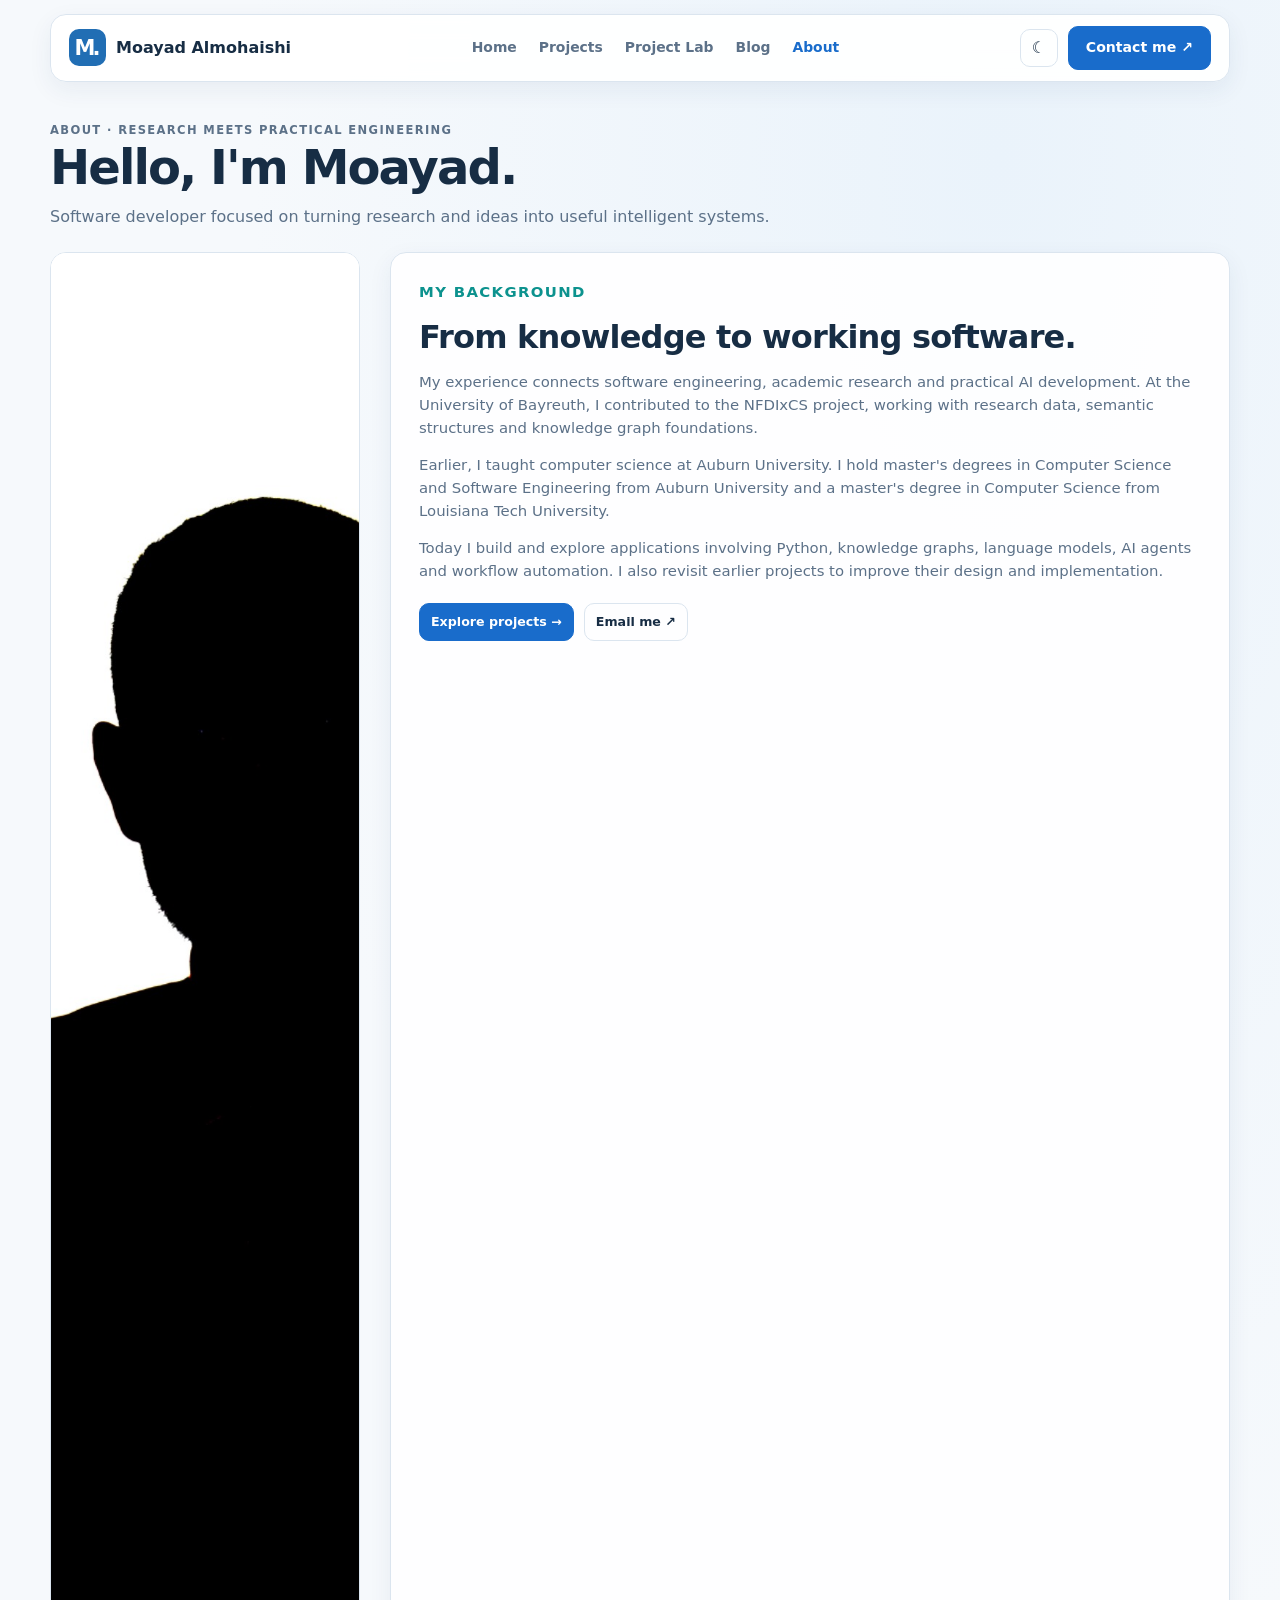
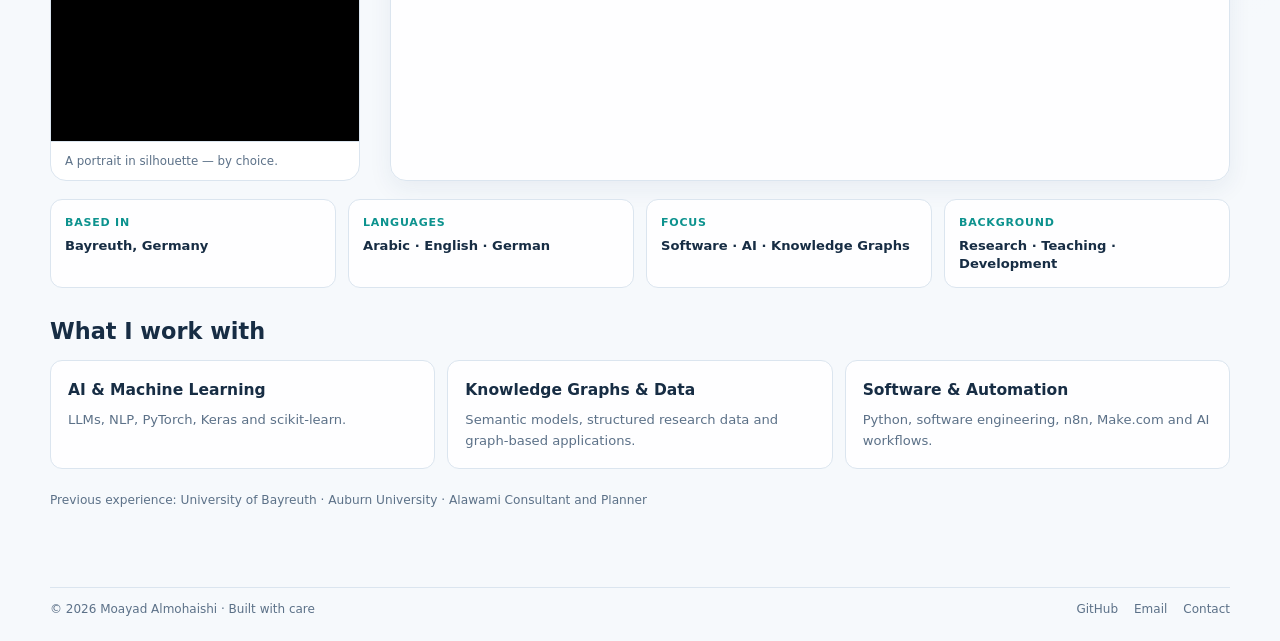
==== site/about/index.html @ 0e3c0159 "Add files via upload Initial Template and formate for the website." ====
<!doctype html><html lang="en"><head><meta charset="utf-8"><meta name="viewport" content="width=device-width, initial-scale=1"><meta name="theme-color" content="#f4f7fb"><meta name="description" content="Moayad Almohaishi — software engineer working with Agentic AI, knowledge graphs and workflow automation."><link rel="icon" type="image/svg+xml" href="../favicon.svg"><link rel="stylesheet" href="../assets/site.css"><title>About | Moayad Almohaishi</title><script>try{document.documentElement.dataset.theme=localStorage.getItem('theme')||'light'}catch{}</script><script src="../assets/catalog.js" defer></script><script src="../assets/site.js" defer></script></head><body>
<header class="site-header"><div class="shell header-inner"><a href="../" class="brand"><span class="brand-mark">M.</span><span>Moayad Almohaishi</span></a><nav class="nav" id="nav" aria-label="Main navigation"><a href="../">Home</a><a href="../projects/">Projects</a><a href="../lab/">Project Lab</a><a href="../blog/">Blog</a><a href="../about/" aria-current="page">About</a></nav><div class="header-actions"><button id="theme-toggle" class="icon-btn" aria-label="Switch theme" title="Toggle light/dark">☾</button><button class="menu-btn" id="menu-toggle" aria-label="Open navigation" aria-expanded="false">☰</button><a href="../contact/" class="contact-btn">Contact me ↗</a></div></div></header>
<main class="shell page-main about-page">
  <section class="page-heading"><p class="eyebrow">About · Research meets practical engineering</p><h1>Hello, I'm Moayad.</h1><p>Software developer focused on turning research and ideas into useful intelligent systems.</p></section>
  <section class="about-layout" aria-label="Professional background">
    <figure class="about-portrait"><img src="../assets/silhouette.jpg" alt="Artistic black silhouette portrait used by Moayad instead of a conventional photograph" width="992" height="1488"><figcaption>A portrait in silhouette — by choice.</figcaption></figure>
    <div class="about-bio">
      <p class="kicker">My background</p>
      <h2>From knowledge to working software.</h2>
      <p>My experience connects software engineering, academic research and practical AI development. At the University of Bayreuth, I contributed to the NFDIxCS project, working with research data, semantic structures and knowledge graph foundations.</p>
      <p>Earlier, I taught computer science at Auburn University. I hold master's degrees in Computer Science and Software Engineering from Auburn University and a master's degree in Computer Science from Louisiana Tech University.</p>
      <p>Today I build and explore applications involving Python, knowledge graphs, language models, AI agents and workflow automation. I also revisit earlier projects to improve their design and implementation.</p>
      <div class="about-actions"><a href="../projects/" class="btn sm">Explore projects →</a><a class="btn sm secondary" href="mailto:moayad@almohaishi.dev">Email me ↗</a></div>
    </div>
  </section>
  <section class="about-facts" aria-label="Experience and expertise">
    <div><span class="fact-label">Based in</span><strong>Bayreuth, Germany</strong></div>
    <div><span class="fact-label">Languages</span><strong>Arabic · English · German</strong></div>
    <div><span class="fact-label">Focus</span><strong>Software · AI · Knowledge Graphs</strong></div>
    <div><span class="fact-label">Background</span><strong>Research · Teaching · Development</strong></div>
  </section>
  <section class="about-expertise" aria-label="Areas of expertise"><h2>What I work with</h2><div class="about-skill-grid"><div><h3>AI &amp; Machine Learning</h3><p>LLMs, NLP, PyTorch, Keras and scikit-learn.</p></div><div><h3>Knowledge Graphs &amp; Data</h3><p>Semantic models, structured research data and graph-based applications.</p></div><div><h3>Software &amp; Automation</h3><p>Python, software engineering, n8n, Make.com and AI workflows.</p></div></div></section>
  <p class="about-history">Previous experience: University of Bayreuth · Auburn University · Alawami Consultant and Planner</p>
</main><footer class="shell footer"><span>© 2026 Moayad Almohaishi · Built with care</span><div class="footer-links"><a href="https://github.com/moayadhn" target="_blank" rel="noopener noreferrer">GitHub</a><a href="mailto:moayad@almohaishi.dev">Email</a><a href="../contact/">Contact</a></div></footer></body></html>
---- site/assets/site.css ----
:root{color-scheme:light;--bg:#f4f7fb;--bg2:#e9f1f9;--panel:#ffffffd9;--panel-solid:#fff;--text:#172d44;--muted:#5c7188;--line:#cfdae8;--accent:#196ccb;--accent2:#0c928e;--chip:#e8f1fb;--shadow:0 8px 28px rgba(27,57,88,.07)}
:root[data-theme="dark"]{color-scheme:dark;--bg:#14263c;--bg2:#1b3450;--panel:#213a55df;--panel-solid:#213a55;--text:#ecf6ff;--muted:#afc3d7;--line:#3f5974;--accent:#77bbff;--accent2:#69ded2;--chip:#294967;--shadow:0 8px 25px rgba(0,0,0,.12)}
*{box-sizing:border-box}html{scroll-behavior:smooth}body{margin:0;background:radial-gradient(ellipse at 78% 7%,var(--bg2),transparent 53%),var(--bg);color:var(--text);font:16px/1.55 system-ui,-apple-system,BlinkMacSystemFont,'Segoe UI',sans-serif;min-height:100vh}a{color:inherit;text-decoration:none}button,input{font:inherit}button{cursor:pointer}button:focus-visible,a:focus-visible,input:focus-visible{outline:3px solid var(--accent2);outline-offset:3px}.shell{width:min(1180px,calc(100% - 52px));margin:auto}.site-header{padding:18px 0 8px}.header-inner{display:flex;align-items:center;gap:24px;border:1px solid var(--line);border-radius:16px;padding:11px 18px;background:var(--panel);backdrop-filter:blur(14px);box-shadow:var(--shadow)}.brand{display:flex;align-items:center;gap:10px;font-weight:750;white-space:nowrap;font-size:1rem}.brand-mark{display:grid;place-items:center;width:37px;height:37px;border-radius:10px;background:#216eb4;color:#fff;letter-spacing:-3px;font-weight:850;font-size:21px;padding-right:3px}.nav{display:flex;gap:22px;align-items:center;margin:auto;font-size:.87rem;font-weight:600}.nav a{color:var(--muted)}.nav a:hover,.nav a[aria-current="page"]{color:var(--accent)}.header-actions{display:flex;align-items:center;gap:10px}.icon-btn,.menu-btn{display:grid;place-items:center;width:38px;height:38px;background:transparent;border:1px solid var(--line);color:var(--text);border-radius:10px}.menu-btn{display:none}.contact-btn,.btn{display:inline-flex;align-items:center;justify-content:center;gap:9px;padding:10px 17px;border-radius:10px;border:1px solid var(--accent);background:var(--accent);color:#fff;font-weight:700;font-size:.88rem;transition:transform .18s,box-shadow .18s}.contact-btn:hover,.btn:hover{transform:translateY(-2px);box-shadow:0 5px 15px rgba(25,108,203,.16)}.btn.secondary{color:var(--text);background:transparent;border-color:var(--line)}.btn.sm{font-size:.79rem;padding:8px 11px}.hero{display:grid;grid-template-columns:minmax(0,1.1fr) minmax(0,.9fr);align-items:center;min-height:345px;gap:16px;padding:17px 2px 5px}.eyebrow{color:var(--accent2);font-weight:800;letter-spacing:.12em;text-transform:uppercase;font-size:.72rem;margin:0 0 10px}.hero h1{font-size:clamp(2rem,3.5vw,3.3rem);line-height:1.12;letter-spacing:-.045em;margin:0 0 14px;font-weight:800;max-width:700px}.hero h1 span{color:var(--accent)}.intro{color:var(--muted);font-size:.97rem;max-width:590px;margin:0 0 18px}.skills{display:flex;gap:7px;flex-wrap:wrap;margin-bottom:18px}.skill{padding:6px 10px;background:var(--chip);border:1px solid var(--line);border-radius:8px;font-size:.75rem;font-weight:650}.hero-buttons{display:flex;gap:10px;flex-wrap:wrap}.hero-art{width:100%;max-width:510px;justify-self:end;filter:drop-shadow(0 15px 15px rgba(28,79,111,.08));animation:floaty 7s ease-in-out infinite}.three-cards{display:grid;grid-template-columns:repeat(3,minmax(0,1fr));gap:14px}.feature-card{position:relative;display:flex;flex-direction:column;min-height:195px;padding:21px;border:1px solid var(--line);border-radius:15px;background:var(--panel);box-shadow:var(--shadow);backdrop-filter:blur(9px);transition:transform .18s,border-color .18s}.feature-card:hover{transform:translateY(-3px);border-color:var(--accent)}.feature-top{display:flex;gap:11px;align-items:center}.feature-icon{display:grid;place-items:center;width:38px;height:38px;border-radius:10px;background:var(--chip);color:var(--accent);font-size:1.3rem}.feature-card h2{font-size:1.2rem;letter-spacing:-.02em;margin:0}.feature-card p{font-size:.84rem;color:var(--muted);margin:12px 0 14px}.feature-bottom{margin-top:auto;display:flex;align-items:center;justify-content:space-between;gap:8px}.mini-tags{display:flex;flex-wrap:wrap;gap:5px}.mini-tags span{background:var(--chip);border-radius:6px;padding:4px 7px;font-size:.66rem;font-weight:650;color:var(--muted)}.arrow{font-size:1.3rem;color:var(--accent)}.newsletter{margin:17px 0 10px;display:flex;align-items:center;gap:20px;padding:17px 22px;background:var(--panel);border:1px solid var(--line);border-radius:15px;box-shadow:var(--shadow)}.newsletter-title{font-weight:780;white-space:nowrap}.newsletter p{color:var(--muted);font-size:.79rem;margin:0;flex:1}.newsletter-form{display:flex;gap:7px}.newsletter input{min-width:220px;background:var(--panel-solid);border:1px solid var(--line);padding:9px 12px;color:var(--text);border-radius:8px}.newsletter-note{font-size:.71rem;color:var(--muted);margin:-2px 0 8px}.footer{border-top:1px solid var(--line);display:flex;justify-content:space-between;gap:15px;padding:12px 0 22px;color:var(--muted);font-size:.75rem}.footer-links{display:flex;gap:16px}.page-main{padding:42px 0 65px;min-height:65vh}.page-heading{max-width:760px;margin-bottom:25px}.page-heading h1{font-size:clamp(2rem,4vw,3rem);letter-spacing:-.04em;line-height:1.15;margin:0 0 10px}.page-heading p{color:var(--muted);margin:0}.card-grid{display:grid;grid-template-columns:repeat(2,minmax(0,1fr));gap:14px}.item-card,.empty,.content-panel{background:var(--panel);border:1px solid var(--line);border-radius:14px;padding:22px;box-shadow:var(--shadow)}.item-card h2{margin:4px 0 6px;font-size:1.25rem}.item-card p{color:var(--muted);font-size:.9rem;margin:0 0 14px}.kicker{color:var(--accent2);font-size:.73rem;text-transform:uppercase;font-weight:800;letter-spacing:.09em}.status{display:inline-block;margin-top:12px;font-size:.72rem;border-radius:30px;border:1px solid var(--line);padding:3px 9px;color:var(--muted)}.item-footer{display:flex;gap:10px;flex-wrap:wrap}.empty{text-align:center;max-width:650px}.empty h2{margin:4px 0}.empty p,.content-panel p{color:var(--muted)}.content-panel{max-width:820px}.content-panel h2{margin-top:0}.content-panel a:not(.btn){color:var(--accent);text-decoration:underline}.link-inline{font-size:.8rem;color:var(--accent);font-weight:700}.notice{border-left:3px solid var(--accent2);padding:12px 16px;background:var(--chip);border-radius:6px;color:var(--muted);font-size:.88rem}.socials{display:flex;gap:12px;flex-wrap:wrap}.socials a{font-weight:700;color:var(--accent)}.sr-only{position:absolute;width:1px;height:1px;overflow:hidden;clip:rect(0,0,0,0);white-space:nowrap}::selection{background:#80c6ed88}@keyframes floaty{50%{transform:translateY(-6px)}}@media(max-width:900px){.nav{gap:12px}.hero{grid-template-columns:1fr .65fr;min-height:300px}.hero-art{max-width:350px}.newsletter{flex-wrap:wrap}.newsletter-form{margin-left:auto}}@media(max-width:740px){.shell{width:min(100% - 28px,570px)}.header-inner{gap:10px;flex-wrap:wrap}.brand{font-size:.91rem}.nav{display:none;order:3;flex-basis:100%;flex-direction:column;align-items:stretch;gap:0;border-top:1px solid var(--line);padding-top:8px}.nav.open{display:flex}.nav a{padding:8px}.menu-btn{display:grid}.header-actions{margin-left:auto}.contact-btn{display:none}.hero{grid-template-columns:1fr;padding-top:35px;min-height:0}.hero-art{display:none}.hero h1{font-size:2.25rem}.three-cards,.card-grid{grid-template-columns:1fr}.feature-card{min-height:145px}.newsletter{align-items:flex-start;gap:9px}.newsletter p{flex-basis:100%}.newsletter-form{width:100%;margin:0}.newsletter input{min-width:0;flex:1}.footer{flex-wrap:wrap}.page-main{padding-top:30px}}@media(max-width:400px){.newsletter-form{flex-wrap:wrap}.newsletter-form .btn{width:100%}}@media(prefers-reduced-motion:reduce){*,*:before,*:after{animation:none!important;scroll-behavior:auto!important;transition:none!important}}

/* Refined release: lighter canvas, restrained depth, clear hierarchy. */
:root{--bg:#f6f9fc;--bg2:#eaf3fb;--panel:#ffffffeb;--line:#dbe5ef;--shadow:0 8px 24px rgba(34,63,100,.065)}
:root[data-theme="dark"]{--bg:#14263b;--bg2:#203850;--panel:#233951e8;--line:#3e5773;--shadow:0 10px 30px rgba(1,11,23,.16)}
.site-header{padding-top:14px}.header-inner{min-height:64px}.hero{min-height:330px}.hero-art{max-width:460px}.feature-card{min-height:169px;padding:19px}.feature-card p{margin:9px 0 12px}.newsletter{margin-top:14px}.newsletter-coming{display:flex;align-items:center;gap:12px;margin-left:auto}.soon-pill{white-space:nowrap;border-radius:999px;border:1px solid var(--line);background:var(--chip);color:var(--muted);font-size:.74rem;font-weight:700;padding:7px 12px}.newsletter-link{font-size:.8rem;color:var(--accent);font-weight:700;white-space:nowrap}.newsletter-link:hover{text-decoration:underline}
@media(max-width:900px){.newsletter-coming{margin-left:0}}@media(max-width:740px){.hero{padding-top:29px}.hero-art{display:none}.newsletter-coming{width:100%;justify-content:space-between}.three-cards{gap:10px}}

/* v2: recent links in the homepage navigation cards */
.feature-card{min-height:205px}
.feature-card h2 a{color:inherit;display:inline-flex;align-items:center;gap:8px}
.heading-arrow{color:var(--accent);font-size:.9rem;opacity:.8}
.recent-links{display:grid;gap:6px;margin-top:2px;margin-bottom:12px}
.recent-links a{display:flex;align-items:center;justify-content:space-between;gap:8px;padding:7px 10px;border:1px solid var(--line);background:var(--chip);border-radius:8px;font-size:.8rem;font-weight:650;color:var(--text);transition:border-color .15s,background .15s}
.recent-links a:hover{border-color:var(--accent);background:var(--panel-solid)}
.recent-links a span{color:var(--accent)}
.recent-placeholder{font-size:.8rem;color:var(--muted);padding:7px 1px;display:block}
.card-view-all{margin-top:auto;font-size:.75rem;color:var(--accent);font-weight:750;align-self:flex-start}
.card-view-all:hover{text-decoration:underline}
.feature-card p{margin:8px 0 10px}
@media(max-width:740px){.feature-card{min-height:190px}}

/* v3: source-grounded About page and deliberate silhouette visual */
.about-page{padding-top:32px}.about-page .page-heading{margin-bottom:22px}.about-layout{display:grid;grid-template-columns:minmax(220px,310px) minmax(0,1fr);gap:30px;align-items:stretch}.about-portrait{margin:0;background:var(--panel-solid);border:1px solid var(--line);border-radius:16px;overflow:hidden;display:flex;flex-direction:column}.about-portrait img{display:block;width:100%;aspect-ratio:4/5;object-fit:cover;object-position:center 34%;background:#fff}.about-portrait figcaption{color:var(--muted);font-size:.74rem;padding:10px 14px;border-top:1px solid var(--line)}.about-bio{background:var(--panel);border:1px solid var(--line);border-radius:16px;padding:28px;box-shadow:var(--shadow)}.about-bio h2{font-size:clamp(1.5rem,2.5vw,2rem);line-height:1.2;margin:8px 0 15px;letter-spacing:-.025em}.about-bio p{font-size:.93rem;color:var(--muted);margin:0 0 14px}.about-bio .kicker{color:var(--accent2)}.about-actions{display:flex;flex-wrap:wrap;gap:10px;margin-top:20px}.about-facts{display:grid;grid-template-columns:repeat(4,minmax(0,1fr));gap:12px;margin:18px 0 26px}.about-facts>div{background:var(--panel);border:1px solid var(--line);border-radius:12px;padding:14px;display:flex;flex-direction:column;gap:6px}.fact-label{color:var(--accent2);font-size:.69rem;text-transform:uppercase;letter-spacing:.07em;font-weight:750}.about-facts strong{font-size:.82rem;line-height:1.35}.about-expertise h2{font-size:1.4rem;margin:0 0 12px}.about-skill-grid{display:grid;grid-template-columns:repeat(3,minmax(0,1fr));gap:12px}.about-skill-grid>div{padding:17px;border:1px solid var(--line);border-radius:12px;background:var(--panel)}.about-skill-grid h3{font-size:.97rem;margin:0 0 8px}.about-skill-grid p{color:var(--muted);font-size:.82rem;margin:0}.about-history{margin-top:22px;font-size:.76rem;color:var(--muted)}@media(max-width:780px){.about-layout{grid-template-columns:1fr}.about-portrait{max-width:300px}.about-bio{padding:20px}.about-facts{grid-template-columns:repeat(2,1fr)}.about-skill-grid{grid-template-columns:1fr}}@media(max-width:420px){.about-facts{grid-template-columns:1fr}}
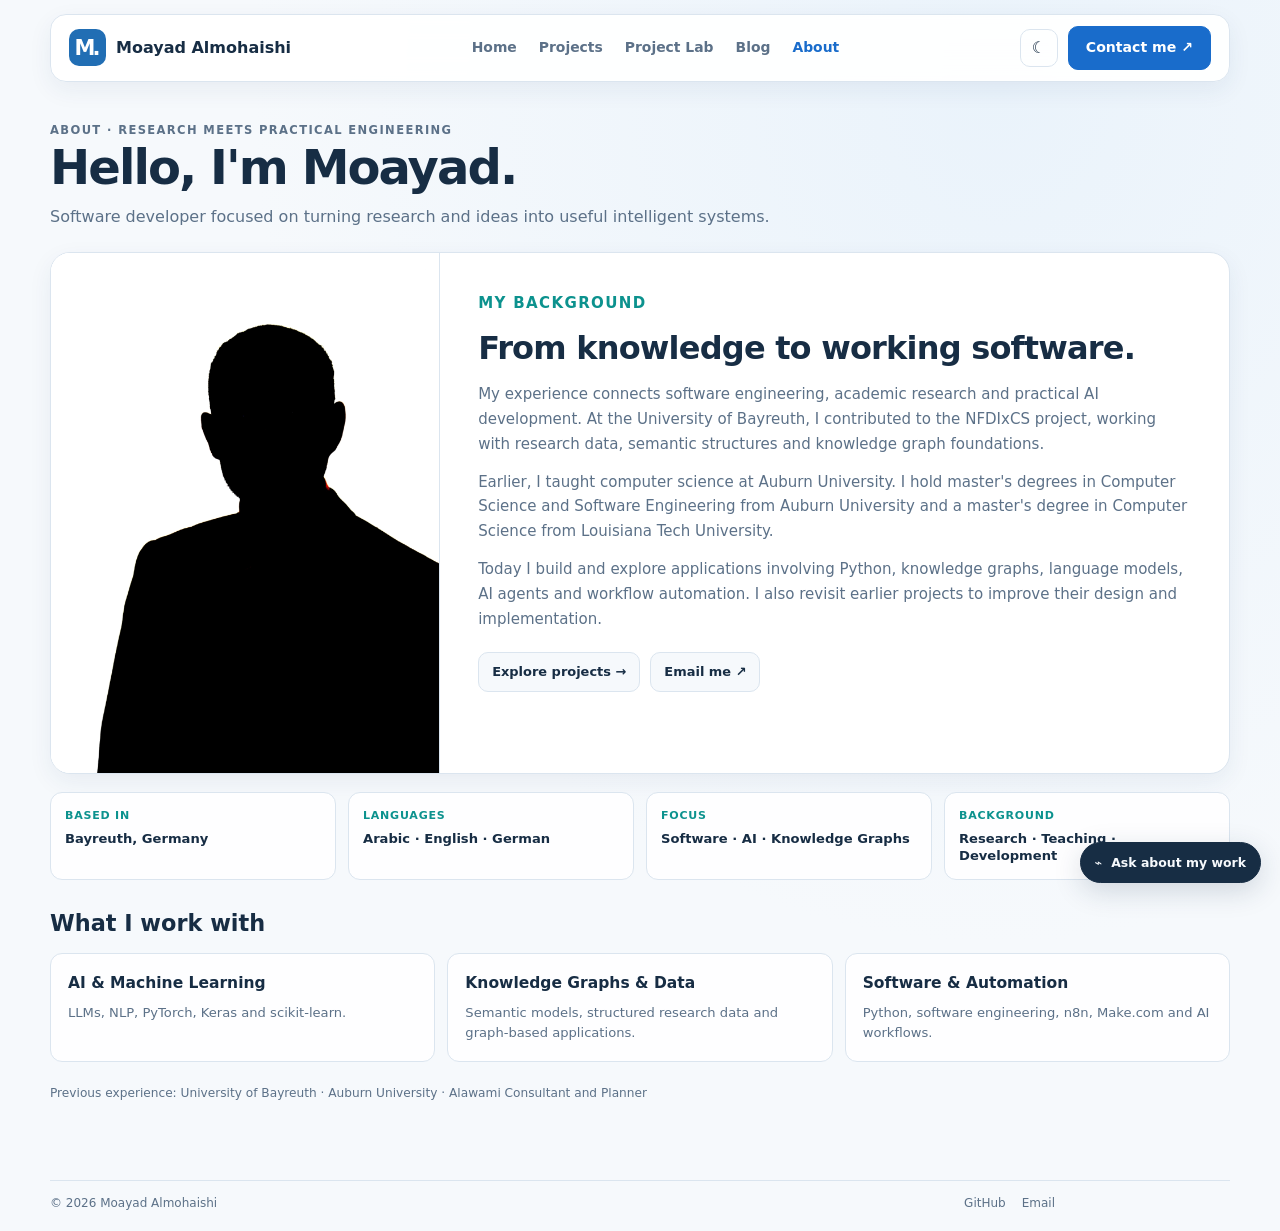
==== commit ffb3f010: "Tweaking the UI elements Some weeks in the UI elements." ====
--- a/site/about/index.html
+++ b/site/about/index.html
@@ -1,16 +1,16 @@
 <!doctype html><html lang="en"><head><meta charset="utf-8"><meta name="viewport" content="width=device-width, initial-scale=1"><meta name="theme-color" content="#f4f7fb"><meta name="description" content="Moayad Almohaishi — software engineer working with Agentic AI, knowledge graphs and workflow automation."><link rel="icon" type="image/svg+xml" href="../favicon.svg"><link rel="stylesheet" href="../assets/site.css"><title>About | Moayad Almohaishi</title><script>try{document.documentElement.dataset.theme=localStorage.getItem('theme')||'light'}catch{}</script><script src="../assets/catalog.js" defer></script><script src="../assets/site.js" defer></script></head><body>
-<header class="site-header"><div class="shell header-inner"><a href="../" class="brand"><span class="brand-mark">M.</span><span>Moayad Almohaishi</span></a><nav class="nav" id="nav" aria-label="Main navigation"><a href="../">Home</a><a href="../projects/">Projects</a><a href="../lab/">Project Lab</a><a href="../blog/">Blog</a><a href="../about/" aria-current="page">About</a></nav><div class="header-actions"><button id="theme-toggle" class="icon-btn" aria-label="Switch theme" title="Toggle light/dark">☾</button><button class="menu-btn" id="menu-toggle" aria-label="Open navigation" aria-expanded="false">☰</button><a href="../contact/" class="contact-btn">Contact me ↗</a></div></div></header>
+<header class="site-header"><div class="shell header-inner"><a href="../" class="brand"><span class="brand-mark">M.</span><span>Moayad Almohaishi</span></a><nav class="nav" id="nav" aria-label="Main navigation"><a href="../">Home</a><a href="../projects/">Projects</a><a href="../lab/">Project Lab</a><a href="../blog/">Blog</a><a href="../about/" aria-current="page">About</a><a class="nav-mobile-contact" href="mailto:moayad@almohaishi.dev">Contact me ↗</a></nav><div class="header-actions"><button id="theme-toggle" class="icon-btn" aria-label="Switch theme" title="Toggle light/dark">☾</button><button class="menu-btn" id="menu-toggle" aria-label="Open navigation" aria-expanded="false">☰</button><a href="mailto:moayad@almohaishi.dev" class="contact-btn">Contact me ↗</a></div></div></header>
 <main class="shell page-main about-page">
   <section class="page-heading"><p class="eyebrow">About · Research meets practical engineering</p><h1>Hello, I'm Moayad.</h1><p>Software developer focused on turning research and ideas into useful intelligent systems.</p></section>
   <section class="about-layout" aria-label="Professional background">
-    <figure class="about-portrait"><img src="../assets/silhouette.jpg" alt="Artistic black silhouette portrait used by Moayad instead of a conventional photograph" width="992" height="1488"><figcaption>A portrait in silhouette — by choice.</figcaption></figure>
+    <figure class="about-portrait"><img src="../assets/silhouette.jpg" alt="Artistic black silhouette portrait used by Moayad instead of a conventional photograph" width="992" height="1488"></figure>
     <div class="about-bio">
       <p class="kicker">My background</p>
       <h2>From knowledge to working software.</h2>
       <p>My experience connects software engineering, academic research and practical AI development. At the University of Bayreuth, I contributed to the NFDIxCS project, working with research data, semantic structures and knowledge graph foundations.</p>
       <p>Earlier, I taught computer science at Auburn University. I hold master's degrees in Computer Science and Software Engineering from Auburn University and a master's degree in Computer Science from Louisiana Tech University.</p>
       <p>Today I build and explore applications involving Python, knowledge graphs, language models, AI agents and workflow automation. I also revisit earlier projects to improve their design and implementation.</p>
-      <div class="about-actions"><a href="../projects/" class="btn sm">Explore projects →</a><a class="btn sm secondary" href="mailto:moayad@almohaishi.dev">Email me ↗</a></div>
+      <div class="about-actions"><a href="../projects/" class="btn sm secondary">Explore projects →</a><a class="btn sm secondary" href="mailto:moayad@almohaishi.dev">Email me ↗</a></div>
     </div>
   </section>
   <section class="about-facts" aria-label="Experience and expertise">
@@ -21,4 +21,4 @@
   </section>
   <section class="about-expertise" aria-label="Areas of expertise"><h2>What I work with</h2><div class="about-skill-grid"><div><h3>AI &amp; Machine Learning</h3><p>LLMs, NLP, PyTorch, Keras and scikit-learn.</p></div><div><h3>Knowledge Graphs &amp; Data</h3><p>Semantic models, structured research data and graph-based applications.</p></div><div><h3>Software &amp; Automation</h3><p>Python, software engineering, n8n, Make.com and AI workflows.</p></div></div></section>
   <p class="about-history">Previous experience: University of Bayreuth · Auburn University · Alawami Consultant and Planner</p>
-</main><footer class="shell footer"><span>© 2026 Moayad Almohaishi · Built with care</span><div class="footer-links"><a href="https://github.com/moayadhn" target="_blank" rel="noopener noreferrer">GitHub</a><a href="mailto:moayad@almohaishi.dev">Email</a><a href="../contact/">Contact</a></div></footer></body></html>+</main><footer class="shell footer"><span>© 2026 Moayad Almohaishi</span><div class="footer-links"><a href="https://github.com/moayadhn" target="_blank" rel="noopener noreferrer">GitHub</a><a href="mailto:moayad@almohaishi.dev">Email</a></div></footer><aside class="ask-panel" id="ask-panel" aria-label="Questions about Moayad" hidden><div class="ask-head"><div><strong>Ask about my work</strong><span>Quick answers from this portfolio</span></div><button type="button" class="ask-close" id="ask-close" aria-label="Close questions">×</button></div><div id="ask-log" class="ask-log" aria-live="polite"><p class="ask-answer">What would you like to know? Choose a question below.</p></div><div class="ask-suggestions"><button type="button" data-question="projects">What projects have you made?</button><button type="button" data-question="background">What's your background?</button><button type="button" data-question="skills">What technologies do you use?</button><button type="button" data-question="contact">How can I contact you?</button></div><p class="ask-disclaimer">Curated answers, not a generative AI chatbot.</p></aside><button class="ask-fab" type="button" id="ask-fab" aria-expanded="false" aria-controls="ask-panel" aria-label="Ask about my work">⌁ <span>Ask about my work</span></button></body></html>
--- a/site/assets/site.css
+++ b/site/assets/site.css
@@ -24,3 +24,90 @@
 
 /* v3: source-grounded About page and deliberate silhouette visual */
 .about-page{padding-top:32px}.about-page .page-heading{margin-bottom:22px}.about-layout{display:grid;grid-template-columns:minmax(220px,310px) minmax(0,1fr);gap:30px;align-items:stretch}.about-portrait{margin:0;background:var(--panel-solid);border:1px solid var(--line);border-radius:16px;overflow:hidden;display:flex;flex-direction:column}.about-portrait img{display:block;width:100%;aspect-ratio:4/5;object-fit:cover;object-position:center 34%;background:#fff}.about-portrait figcaption{color:var(--muted);font-size:.74rem;padding:10px 14px;border-top:1px solid var(--line)}.about-bio{background:var(--panel);border:1px solid var(--line);border-radius:16px;padding:28px;box-shadow:var(--shadow)}.about-bio h2{font-size:clamp(1.5rem,2.5vw,2rem);line-height:1.2;margin:8px 0 15px;letter-spacing:-.025em}.about-bio p{font-size:.93rem;color:var(--muted);margin:0 0 14px}.about-bio .kicker{color:var(--accent2)}.about-actions{display:flex;flex-wrap:wrap;gap:10px;margin-top:20px}.about-facts{display:grid;grid-template-columns:repeat(4,minmax(0,1fr));gap:12px;margin:18px 0 26px}.about-facts>div{background:var(--panel);border:1px solid var(--line);border-radius:12px;padding:14px;display:flex;flex-direction:column;gap:6px}.fact-label{color:var(--accent2);font-size:.69rem;text-transform:uppercase;letter-spacing:.07em;font-weight:750}.about-facts strong{font-size:.82rem;line-height:1.35}.about-expertise h2{font-size:1.4rem;margin:0 0 12px}.about-skill-grid{display:grid;grid-template-columns:repeat(3,minmax(0,1fr));gap:12px}.about-skill-grid>div{padding:17px;border:1px solid var(--line);border-radius:12px;background:var(--panel)}.about-skill-grid h3{font-size:.97rem;margin:0 0 8px}.about-skill-grid p{color:var(--muted);font-size:.82rem;margin:0}.about-history{margin-top:22px;font-size:.76rem;color:var(--muted)}@media(max-width:780px){.about-layout{grid-template-columns:1fr}.about-portrait{max-width:300px}.about-bio{padding:20px}.about-facts{grid-template-columns:repeat(2,1fr)}.about-skill-grid{grid-template-columns:1fr}}@media(max-width:420px){.about-facts{grid-template-columns:1fr}}
+
+
+/* ===== v4: restrained Apple-like UI, purposeful interactions ===== */
+
+.home-main{padding-top:6px}
+.site-header .contact-btn,.contact-btn{box-shadow:none}
+.hero{min-height:305px;padding:16px 2px 12px;grid-template-columns:minmax(0,1.17fr) minmax(0,.83fr);gap:28px}
+.hero h1{font-size:clamp(2.15rem,3.8vw,3.55rem);max-width:580px;letter-spacing:-.055em;line-height:1.1;margin-bottom:16px}
+.hero .intro{max-width:590px;font-size:1rem;margin:0 0 19px}
+.hero-illustration{width:100%;display:flex;align-items:center;justify-content:center}
+.hero-art{width:100%;max-width:420px;filter:drop-shadow(0 12px 15px rgba(22,59,85,.055));animation:none}
+.expertise-list{display:flex;align-items:center;gap:9px 17px;flex-wrap:wrap;list-style:none;margin:0;padding:0;max-width:580px}
+.expertise-list li{color:var(--text);font-size:.79rem;font-weight:600;display:flex;align-items:center;gap:7px;white-space:nowrap}
+.expertise-symbol{font-size:1.02rem;color:var(--accent2);font-weight:800;line-height:1}
+.three-cards{gap:13px}
+.feature-card{padding:18px 18px 17px;min-height:183px;background:var(--panel-solid);box-shadow:0 5px 20px rgba(30,61,96,.04);backdrop-filter:none}
+.feature-card:hover{transform:none;border-color:var(--line)}
+.feature-card:focus-within{border-color:var(--accent)}
+.feature-card h2 a:hover,.feature-card h2 a:focus-visible{color:var(--accent)}
+.feature-card p{font-size:.79rem;line-height:1.42;margin:8px 0 13px;min-height:33px}
+.feature-icon{width:34px;height:34px;font-size:1.08rem}
+.recent-links{display:grid;grid-template-columns:repeat(2,minmax(0,1fr));gap:7px;margin:auto 0 0}
+.recent-links a{display:flex;align-items:center;gap:7px;justify-content:flex-start;padding:8px;background:var(--bg);border:1px solid var(--line);min-width:0;font-size:.74rem;font-weight:750;border-radius:9px}
+.recent-links a:hover{background:var(--chip);border-color:var(--accent)}
+.recent-links a .recent-glyph{font-size:.95rem;color:var(--accent2);flex:0 0 auto;line-height:1.1}
+.recent-links a .recent-label{overflow:hidden;text-overflow:ellipsis;white-space:nowrap}
+.recent-placeholder{font-size:.79rem;padding:9px 0}
+.heading-arrow{font-size:.8rem}
+.newsletter{margin:13px 0 12px;padding:12px 17px;min-height:56px;box-shadow:none;gap:15px;background:transparent}
+.newsletter-title{font-size:.83rem}
+.newsletter p{font-size:.8rem}
+.soon-pill{margin-left:auto;padding:5px 10px;border:none;background:var(--chip);font-size:.72rem}
+.footer{padding:13px 0 19px}
+/* About: a single split card, where image and text visually connect. */
+.about-layout{grid-template-columns:minmax(245px,33%) minmax(0,1fr);gap:0;border-radius:20px;border:1px solid var(--line);overflow:hidden;background:var(--panel-solid);box-shadow:var(--shadow);align-items:stretch}
+.about-portrait{display:block;min-width:0;margin:0;border:0;border-right:1px solid var(--line);border-radius:0;background:#fff;position:relative;overflow:hidden;max-height:520px}
+.about-portrait img{width:100%;height:100%;min-height:100%;object-fit:cover;object-position:50% 38%;aspect-ratio:auto;filter:contrast(1.015)}
+.about-bio{border:0;border-radius:0;box-shadow:none;padding:clamp(22px,3vw,40px);background:transparent}
+.about-bio p{font-size:.94rem;line-height:1.65;margin-bottom:13px}
+.about-actions .btn,.about-actions .btn.secondary{background:var(--bg);color:var(--text);border:1px solid var(--line);font-size:.81rem;padding:9px 13px;box-shadow:none}
+.about-actions .btn:hover{border-color:var(--accent);background:var(--chip);box-shadow:none}
+/* Project and lab rows with individual illustrations, rather than text-only boxes. */
+.card-grid[data-type="projects"],.card-grid[data-type="lab"]{grid-template-columns:1fr;gap:15px;max-width:1040px}
+.project-row{display:grid;grid-template-columns:minmax(0,1fr) minmax(230px,33%);gap:15px;align-items:stretch;overflow:hidden;border:1px solid var(--line);border-radius:18px;background:var(--panel-solid);box-shadow:0 6px 21px rgba(26,55,85,.045);min-height:216px}
+.project-copy{padding:23px 12px 22px 25px;display:flex;flex-direction:column;align-items:flex-start}
+.project-copy h2{font-size:clamp(1.2rem,2vw,1.5rem);margin:5px 0 7px;letter-spacing:-.03em}
+.project-copy h2 a:hover{color:var(--accent)}
+.project-copy p{color:var(--muted);font-size:.91rem;line-height:1.5;margin:0 0 12px;max-width:57ch}
+.project-copy .mini-tags{margin-top:auto;display:flex;flex-wrap:wrap;gap:5px}
+.project-copy .mini-tags span{background:var(--chip);color:var(--muted);font-size:.7rem;padding:4px 8px;border-radius:6px}
+.project-bottom{display:flex;align-items:center;gap:12px;flex-wrap:wrap;margin-top:12px}
+.project-bottom .status{margin:0}
+.project-bottom a{font-weight:700;color:var(--accent);font-size:.79rem;text-decoration:none}
+.project-bottom a:hover{text-decoration:underline}
+.project-media{background:var(--bg);display:grid;place-items:center;min-height:202px;border-left:1px solid var(--line);overflow:hidden}
+.project-media img{width:100%;height:100%;object-fit:cover;max-height:245px;transition:transform .3s ease}
+.project-row:hover .project-media img{transform:scale(1.025)}
+/* Optional guided Q&A, never described as a generative chatbot. */
+.ask-fab{position:fixed;right:19px;bottom:17px;z-index:28;background:var(--text);color:var(--bg);border:1px solid var(--text);border-radius:999px;padding:10px 14px;box-shadow:0 8px 28px rgba(24,48,75,.17);font-size:.78rem;font-weight:750;display:flex;align-items:center;gap:9px}
+.ask-fab:hover{transform:translateY(-2px)}
+.ask-fab>span{white-space:nowrap}.ask-panel{position:fixed;z-index:29;right:18px;bottom:70px;width:min(354px,calc(100vw - 34px));background:var(--panel-solid);border:1px solid var(--line);border-radius:17px;box-shadow:0 17px 54px rgba(24,48,75,.23);padding:0;overflow:hidden}
+.ask-panel[hidden]{display:none}
+.ask-head{display:flex;justify-content:space-between;align-items:center;background:var(--bg);border-bottom:1px solid var(--line);padding:13px 15px}
+.ask-head div{display:flex;flex-direction:column;gap:2px}.ask-head strong{font-size:.9rem}.ask-head span{font-size:.7rem;color:var(--muted)}
+.ask-close{border:0;color:var(--muted);background:transparent;font-size:24px;line-height:1;padding:2px 8px}
+.ask-log{max-height:155px;overflow:auto;padding:13px 15px;min-height:90px}
+.ask-answer{margin:0;color:var(--text);font-size:.84rem;line-height:1.5}
+.ask-suggestions{display:flex;flex-wrap:wrap;gap:6px;padding:0 15px 13px}
+.ask-suggestions button{color:var(--text);background:var(--bg);border:1px solid var(--line);border-radius:8px;padding:7px 9px;text-align:left;font-size:.73rem;font-weight:600}
+.ask-suggestions button:hover{border-color:var(--accent)}
+.ask-disclaimer{font-size:.65rem;color:var(--muted);margin:0;padding:9px 15px 13px;border-top:1px solid var(--line)}
+@media(max-width:1050px){.hero{gap:6px}.hero-art{max-width:340px}.recent-links{grid-template-columns:1fr}.feature-card{min-height:230px}}
+@media(max-width:740px){.hero{grid-template-columns:1fr;gap:0;padding:29px 0 22px}.hero-art{display:none}.hero h1{max-width:660px}.expertise-list{gap:9px 14px}.feature-card{min-height:150px}.recent-links{grid-template-columns:repeat(2,minmax(0,1fr))}.newsletter{flex-wrap:wrap}.newsletter p{flex-basis:100%;order:3}.soon-pill{margin-left:auto}.about-layout{display:block}.about-portrait{height:208px;border-right:0;border-bottom:1px solid var(--line)}.about-portrait img{object-position:center 30%}.about-bio{padding:23px 21px}.project-row{grid-template-columns:1fr}.project-copy{padding:21px 20px 12px}.project-media{border-left:0;border-top:1px solid var(--line);height:170px;min-height:170px}.project-media img{max-height:none}.ask-fab>span{display:none}.ask-fab{width:43px;height:43px;border-radius:50%;justify-content:center;padding:0;font-size:1.15rem}}
+@media(max-width:430px){.recent-links{grid-template-columns:1fr}.feature-card{min-height:190px}.expertise-list li{font-size:.73rem}}
+@media(prefers-reduced-motion:reduce){.ask-fab,.project-media img{transition:none!important}}
+
+/* Final v4 tuning */
+.nav-mobile-contact{display:none}
+.feature-card{min-height:200px}
+.recent-links a{align-items:flex-start;padding:9px 8px;min-height:51px}
+.recent-content{display:flex;flex-direction:column;gap:2px;overflow:hidden;min-width:0}
+.recent-content strong{font-size:.745rem;line-height:1.15;white-space:nowrap;overflow:hidden;text-overflow:ellipsis}
+.recent-content small{font-size:.65rem;color:var(--muted);white-space:nowrap;overflow:hidden;text-overflow:ellipsis;font-weight:500}
+.recent-glyph{margin-top:1px}
+@media(max-width:740px){.nav .nav-mobile-contact{display:block;color:var(--accent);font-weight:750}.ask-fab{position:static;float:right;margin:0 14px 16px 0;box-shadow:none}.ask-panel{bottom:76px;right:14px}.feature-card{min-height:170px}}
+/* Compact desktop hero and footer clearance for the Q&A launcher. */
+@media(min-width:741px){.hero-art{height:auto}.hero{min-height:320px}.footer-links{padding-right:175px}}
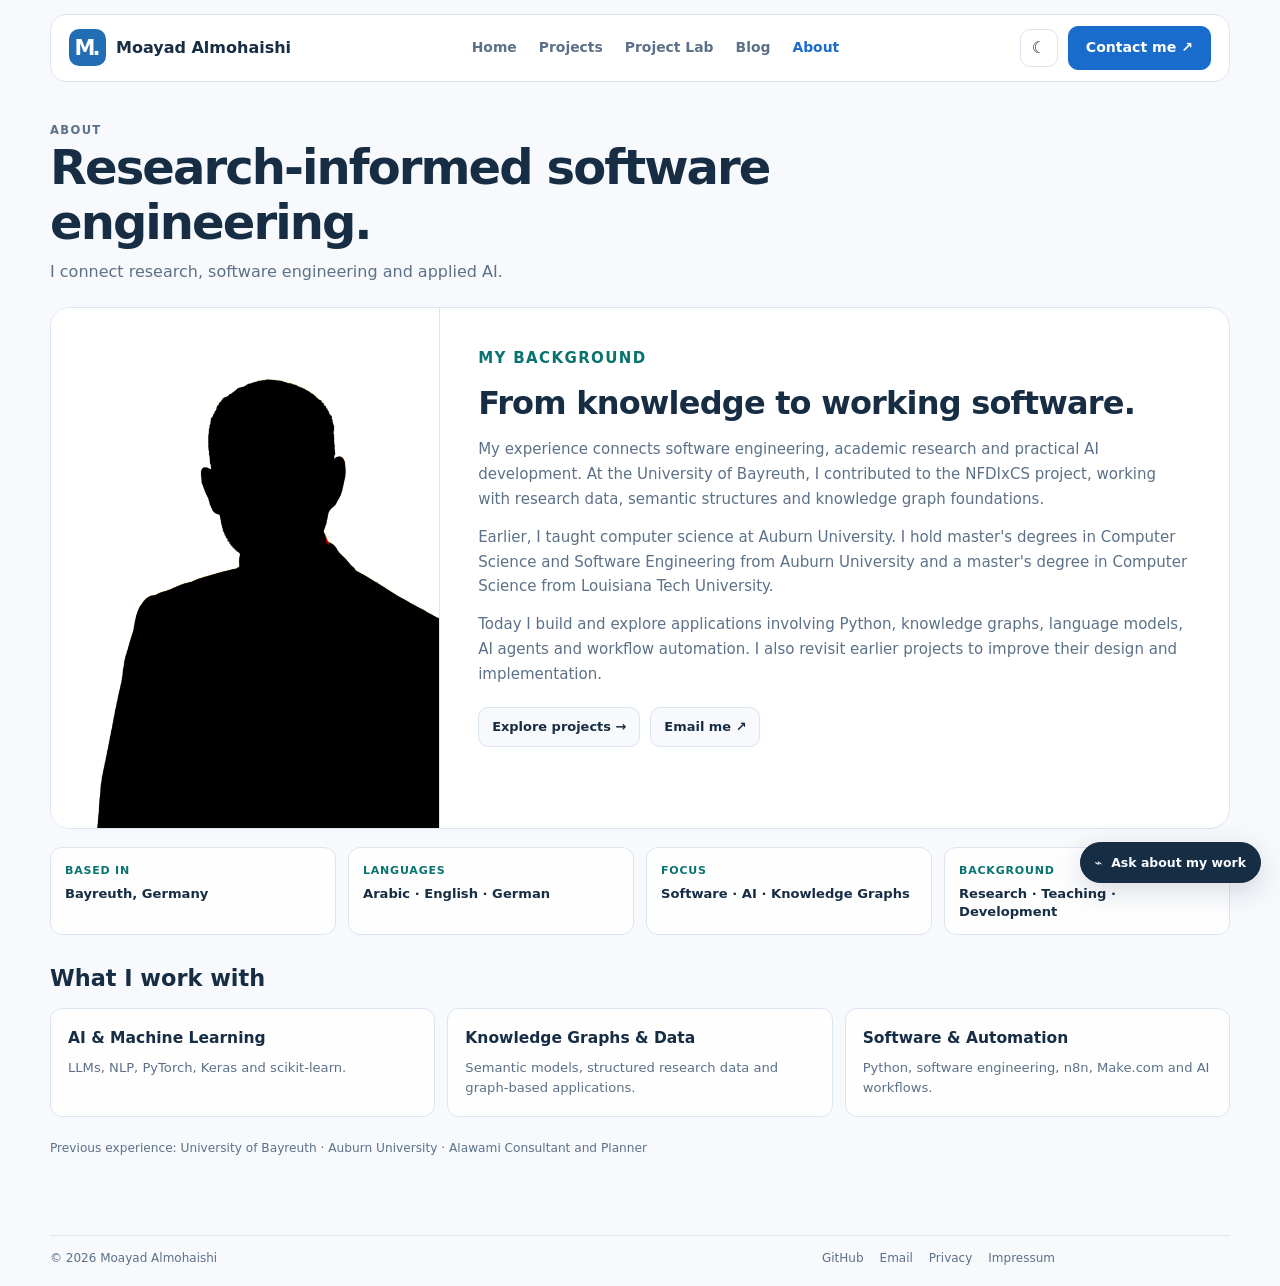
==== commit aaf4dbf1: "Refine portfolio UI, navigation, project lab and curated Q&A" ====
--- a/site/about/index.html
+++ b/site/about/index.html
@@ -1,7 +1,7 @@
-<!doctype html><html lang="en"><head><meta charset="utf-8"><meta name="viewport" content="width=device-width, initial-scale=1"><meta name="theme-color" content="#f4f7fb"><meta name="description" content="Moayad Almohaishi — software engineer working with Agentic AI, knowledge graphs and workflow automation."><link rel="icon" type="image/svg+xml" href="../favicon.svg"><link rel="stylesheet" href="../assets/site.css"><title>About | Moayad Almohaishi</title><script>try{document.documentElement.dataset.theme=localStorage.getItem('theme')||'light'}catch{}</script><script src="../assets/catalog.js" defer></script><script src="../assets/site.js" defer></script></head><body>
+<!doctype html><html lang="en"><head><meta charset="utf-8"><meta name="viewport" content="width=device-width, initial-scale=1"><meta name="theme-color" content="#f4f7fb"><meta name="description" content="Moayad Almohaishi — software engineer working with Agentic AI, knowledge graphs and workflow automation."><link rel="icon" type="image/svg+xml" href="../favicon.svg"><link rel="stylesheet" href="../assets/site.css"><title>About | Moayad Almohaishi</title><script src="../assets/theme.js"></script><script src="../assets/catalog.js" defer></script><script src="../assets/site.js" defer></script></head><body>
 <header class="site-header"><div class="shell header-inner"><a href="../" class="brand"><span class="brand-mark">M.</span><span>Moayad Almohaishi</span></a><nav class="nav" id="nav" aria-label="Main navigation"><a href="../">Home</a><a href="../projects/">Projects</a><a href="../lab/">Project Lab</a><a href="../blog/">Blog</a><a href="../about/" aria-current="page">About</a><a class="nav-mobile-contact" href="mailto:moayad@almohaishi.dev">Contact me ↗</a></nav><div class="header-actions"><button id="theme-toggle" class="icon-btn" aria-label="Switch theme" title="Toggle light/dark">☾</button><button class="menu-btn" id="menu-toggle" aria-label="Open navigation" aria-expanded="false">☰</button><a href="mailto:moayad@almohaishi.dev" class="contact-btn">Contact me ↗</a></div></div></header>
 <main class="shell page-main about-page">
-  <section class="page-heading"><p class="eyebrow">About · Research meets practical engineering</p><h1>Hello, I'm Moayad.</h1><p>Software developer focused on turning research and ideas into useful intelligent systems.</p></section>
+  <section class="page-heading"><p class="eyebrow">About</p><h1>Research-informed software engineering.</h1><p>I connect research, software engineering and applied AI.</p></section>
   <section class="about-layout" aria-label="Professional background">
     <figure class="about-portrait"><img src="../assets/silhouette.jpg" alt="Artistic black silhouette portrait used by Moayad instead of a conventional photograph" width="992" height="1488"></figure>
     <div class="about-bio">
@@ -21,4 +21,4 @@
   </section>
   <section class="about-expertise" aria-label="Areas of expertise"><h2>What I work with</h2><div class="about-skill-grid"><div><h3>AI &amp; Machine Learning</h3><p>LLMs, NLP, PyTorch, Keras and scikit-learn.</p></div><div><h3>Knowledge Graphs &amp; Data</h3><p>Semantic models, structured research data and graph-based applications.</p></div><div><h3>Software &amp; Automation</h3><p>Python, software engineering, n8n, Make.com and AI workflows.</p></div></div></section>
   <p class="about-history">Previous experience: University of Bayreuth · Auburn University · Alawami Consultant and Planner</p>
-</main><footer class="shell footer"><span>© 2026 Moayad Almohaishi</span><div class="footer-links"><a href="https://github.com/moayadhn" target="_blank" rel="noopener noreferrer">GitHub</a><a href="mailto:moayad@almohaishi.dev">Email</a></div></footer><aside class="ask-panel" id="ask-panel" aria-label="Questions about Moayad" hidden><div class="ask-head"><div><strong>Ask about my work</strong><span>Quick answers from this portfolio</span></div><button type="button" class="ask-close" id="ask-close" aria-label="Close questions">×</button></div><div id="ask-log" class="ask-log" aria-live="polite"><p class="ask-answer">What would you like to know? Choose a question below.</p></div><div class="ask-suggestions"><button type="button" data-question="projects">What projects have you made?</button><button type="button" data-question="background">What's your background?</button><button type="button" data-question="skills">What technologies do you use?</button><button type="button" data-question="contact">How can I contact you?</button></div><p class="ask-disclaimer">Curated answers, not a generative AI chatbot.</p></aside><button class="ask-fab" type="button" id="ask-fab" aria-expanded="false" aria-controls="ask-panel" aria-label="Ask about my work">⌁ <span>Ask about my work</span></button></body></html>+</main><footer class="shell footer"><span>© 2026 Moayad Almohaishi</span><div class="footer-links"><a href="https://github.com/moayadhn" target="_blank" rel="noopener noreferrer">GitHub</a><a href="mailto:moayad@almohaishi.dev">Email</a><a href="../privacy/">Privacy</a><a href="../impressum/">Impressum</a></div></footer><aside class="ask-panel" id="ask-panel" aria-label="Questions about Moayad" hidden><div class="ask-head"><div><strong>Ask about my work</strong><span>Projects, research and experience</span></div><button type="button" class="ask-close" id="ask-close" aria-label="Close questions">×</button></div><div id="ask-log" class="ask-log" aria-live="polite"><p class="ask-answer">Choose a topic below.</p></div><div class="ask-suggestions"><button type="button" data-question="projects">What projects have you made?</button><button type="button" data-question="background">What's your background?</button><button type="button" data-question="skills">What technologies do you use?</button><button type="button" data-question="research">How does research inform your work?</button><button type="button" data-question="automation">What do you automate?</button><button type="button" data-question="prompt-studio">What is Prompt Studio?</button><button type="button" data-question="firefighter">What is FireFighter?</button><button type="button" data-question="contact">How can I contact you?</button></div><p class="ask-disclaimer">Curated answers, chatbot is coming soon</p></aside><button class="ask-fab" type="button" id="ask-fab" aria-expanded="false" aria-controls="ask-panel" aria-label="Ask about my work">⌁ <span>Ask about my work</span></button></body></html>
--- a/site/assets/site.css
+++ b/site/assets/site.css
@@ -111,3 +111,60 @@
 @media(max-width:740px){.nav .nav-mobile-contact{display:block;color:var(--accent);font-weight:750}.ask-fab{position:static;float:right;margin:0 14px 16px 0;box-shadow:none}.ask-panel{bottom:76px;right:14px}.feature-card{min-height:170px}}
 /* Compact desktop hero and footer clearance for the Q&A launcher. */
 @media(min-width:741px){.hero-art{height:auto}.hero{min-height:320px}.footer-links{padding-right:175px}}
+/* Accessibility: sufficient contrast for status badges */
+.soon-pill {
+  color: var(--text);
+}
+
+/* Portfolio refresh: editorial clarity, flat surfaces, readable long-form content. */
+:root{--accent2:#08736f;--shadow:none;--bg:#f7f9fc;--bg2:#f1f5fa}
+:root[data-theme="dark"]{--accent2:#72e1d5;--shadow:none}
+body{background:var(--bg)}
+.header-inner{box-shadow:none;backdrop-filter:none;background:var(--panel-solid)}
+.hero{min-height:335px}
+.hero h1{max-width:640px}
+.hero .intro{max-width:585px;font-size:1.08rem;line-height:1.6}
+.expertise-list{gap:8px;margin-bottom:20px}
+.expertise-list li{font-size:.76rem;color:var(--muted);border:1px solid var(--line);border-radius:7px;padding:5px 10px;background:var(--panel-solid)}
+.hero-buttons{display:flex;gap:10px;align-items:center;flex-wrap:wrap}
+.hero-buttons .btn{font-size:.86rem}
+.feature-card{box-shadow:none;border-radius:14px}
+.feature-card p{min-height:0}
+.page-heading{max-width:720px}
+.item-card,.about-layout,.project-row{box-shadow:none}
+.blog-card{display:flex;flex-direction:column;gap:5px;min-height:220px}
+.blog-card h2{font-size:1.37rem;line-height:1.3;margin:4px 0 7px}
+.blog-card h2 a:hover{color:var(--accent)}
+.blog-card p{line-height:1.62;flex:1}
+.blog-card-footer{display:flex;justify-content:space-between;align-items:center;gap:12px;margin-top:12px;font-size:.78rem;color:var(--muted);flex-wrap:wrap}
+.blog-card-footer a{color:var(--accent);font-weight:750}
+.project-bottom{gap:14px}
+.ask-suggestions{max-height:255px;overflow-y:auto}
+.ask-answer-link{display:inline-block;margin-top:10px;color:var(--accent);font-size:.8rem;font-weight:750}
+.nav a:hover,.footer-links a:hover{text-decoration:underline;text-underline-offset:4px}
+:root[data-theme="dark"] .btn:not(.secondary){color:#10263f}
+.footer-links{flex-wrap:wrap;justify-content:flex-end}
+.article-page{max-width:870px;margin:auto}
+.article-heading{padding-bottom:24px;border-bottom:1px solid var(--line);margin-bottom:26px}
+.article-heading h1{font-size:clamp(2.25rem,4.6vw,3.5rem);line-height:1.12;letter-spacing:-.05em;max-width:820px;margin:8px 0 16px}
+.article-lead{font-size:1.16rem;line-height:1.65;color:var(--muted);margin:0 0 15px;max-width:720px}
+.article-meta{font-size:.81rem;color:var(--muted)}
+.article-body{max-width:750px;font-size:1.02rem;line-height:1.8}
+.article-body h2{font-size:1.63rem;line-height:1.3;letter-spacing:-.025em;margin:40px 0 12px}
+.article-body h3{font-size:1.15rem;margin:25px 0 7px}
+.article-body p{margin:0 0 19px}
+.article-body ul,.article-body ol{padding-left:25px;margin:0 0 23px}
+.article-body li{margin:0 0 9px}
+.article-body a{color:var(--accent);text-decoration:underline;text-underline-offset:3px}
+.article-body code{padding:2px 5px;background:var(--chip);border-radius:5px;font-size:.89em}
+.article-body pre{white-space:pre-wrap;overflow-wrap:anywhere;background:var(--panel-solid);border:1px solid var(--line);border-radius:11px;padding:19px 21px;margin:20px 0 23px;font-size:.88rem;line-height:1.65;overflow-x:auto}
+.article-body pre code{background:transparent;padding:0;font-size:inherit}
+.article-note{border-left:3px solid var(--accent);padding:13px 18px;background:var(--chip);margin:24px 0;border-radius:4px;font-size:.95rem}
+.article-bottom{padding-top:20px;margin-top:38px;border-top:1px solid var(--line);display:flex;gap:12px;flex-wrap:wrap}
+.legal-content{max-width:790px}
+.legal-content h2{font-size:1.22rem;margin:26px 0 7px}
+.legal-content p,.legal-content li{color:var(--muted);line-height:1.7}
+.legal-content a{color:var(--accent);text-decoration:underline}
+.legal-content address{font-style:normal;line-height:1.8}
+.legal-review{border:1px solid var(--line);border-left:3px solid var(--accent2);border-radius:8px;padding:14px 18px;margin:19px 0;background:var(--chip)}
+@media(max-width:740px){.hero{min-height:0}.hero .intro{font-size:1rem}.hero-buttons{margin-top:4px}.article-heading h1{font-size:2.2rem}.article-body{font-size:.96rem}.article-body h2{font-size:1.38rem}.footer-links{justify-content:flex-start}.ask-panel{max-height:min(78vh,600px);overflow:auto}}
